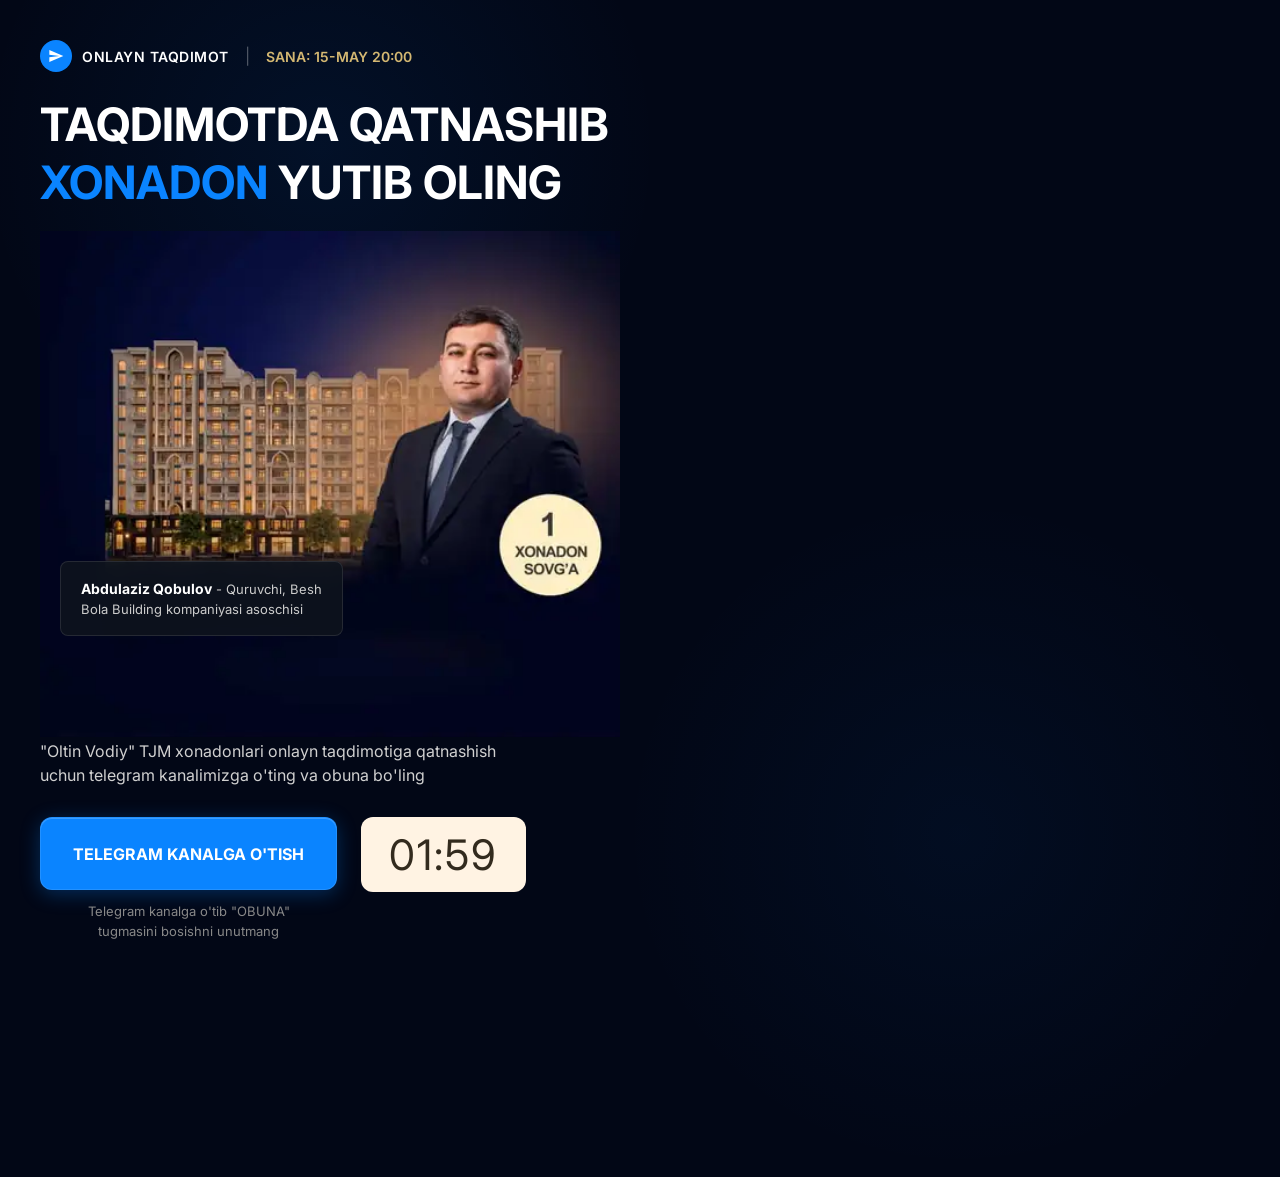
==== index.html @ 9fe4f2dc "Simplify DOM, defer JS execution, and remove base64 to fix CPU parsing delays" ====
<!DOCTYPE html>
<html lang="uz">
<head>
    <meta charset="UTF-8">
    <meta name="viewport" content="width=device-width, initial-scale=1.0">
    <title>Oltin Vodiy - Onlayn Taqdimot</title>
    <style>
:root {
  --primary-blue: #0A84FF;
  --bg-dark: #020716;
  --text-light: #FFFFFF;
  --text-muted: #A0A5B5;
  --timer-bg: #FDF3E3;
}

* {
  box-sizing: border-box;
  margin: 0;
  padding: 0;
  font-family: 'Inter', -apple-system, sans-serif;
}

body {
  background: var(--bg-dark);
  color: var(--text-light);
  min-height: 100vh;
  display: flex;
  align-items: center;
  justify-content: center;
  overflow-x: hidden;
  position: relative;
}

/* Background gradient glows */
body::before {
  content: '';
  position: absolute;
  top: -20%;
  left: -10%;
  width: 70%;
  height: 70%;
  background: radial-gradient(circle, rgba(10, 132, 255, 0.08) 0%, transparent 60%);
  z-index: -1;
}

body::after {
  content: '';
  position: absolute;
  bottom: -20%;
  right: -10%;
  width: 70%;
  height: 70%;
  background: radial-gradient(circle, rgba(10, 132, 255, 0.05) 0%, transparent 60%);
  z-index: -1;
}

.container {
  max-width: 1240px;
  width: 100%;
  margin: 0 auto;
  padding: 40px 20px;
  display: flex;
  justify-content: space-between;
  align-items: center;
  gap: 40px;
  position: relative;
  z-index: 1;
}

.content-left {
  flex: 1;
  max-width: 580px;
  display: flex;
  flex-direction: column;
}

.badge-row {
  display: flex;
  align-items: center;
  gap: 16px;
  margin-bottom: 24px;
}

.tg-badge {
  display: flex;
  align-items: center;
  gap: 10px;
  font-weight: 600;
  font-size: 14px;
  letter-spacing: 0.5px;
}

.tg-icon {
  width: 32px;
  height: 32px;
  background: var(--primary-blue);
  border-radius: 50%;
  display: flex;
  align-items: center;
  justify-content: center;
}

.divider {
  color: rgba(255, 255, 255, 0.3);
}

.date-text {
  color: #D4B872;
  font-weight: 600;
  font-size: 14px;
}

.main-title {
  font-size: 46px;
  line-height: 1.25;
  font-weight: 700;
  margin-bottom: 20px;
}

.main-title .blue {
  color: var(--primary-blue);
}

.subtitle {
  font-size: 16px;
  line-height: 1.5;
  color: #D0D0D0;
  margin-bottom: 30px;
  max-width: 500px;
}

.action-row {
  display: flex;
  align-items: flex-start;
  gap: 24px;
}

.btn-group {
  display: flex;
  flex-direction: column;
  gap: 12px;
}

.btn-primary {
  background: #0A84FF;
  color: white;
  text-decoration: none;
  padding: 25.5px 32px;
  border-radius: 12px;
  font-weight: 700;
  font-size: 16px;
  text-transform: uppercase;
  text-align: center;
  border: 1px solid rgba(255,255,255,0.1);
  box-shadow: 0 4px 20px rgba(10, 132, 255, 0.3), inset 0 1px 0 rgba(255,255,255,0.2);
  transition: all 0.3s ease;
  animation: pulse-button 2.2s infinite;
}

@keyframes pulse-button {
  0% { transform: scale(1); }
  13.63% { transform: scale(1.05); }
  27.27% { transform: scale(1); }
  40.91% { transform: scale(1.05); }
  54.55% { transform: scale(1); }
  100% { transform: scale(1); }
}

.btn-primary:hover {
  animation-play-state: paused;
  transform: translateY(-2px) scale(1.05);
  box-shadow: 0 8px 25px rgba(10, 132, 255, 0.4), inset 0 1px 0 rgba(255,255,255,0.2);
}

.bottom-hint {
  font-size: 13px;
  color: #888;
  text-align: center;
  line-height: 1.5;
}

.timer {
  background: #FFF3E3;
  color: #332B1E;
  font-size: 42px;
  font-weight: 400;
  padding: 12px 28px;
  border-radius: 12px;
  display: inline-flex;
  align-items: center;
  letter-spacing: 2px;
}

.content-right {
  flex: 1.1;
  display: flex;
  justify-content: flex-end;
  position: relative;
}

.image-container {
  position: relative;
  width: 100%;
  max-width: 650px;
}

.main-img {
  width: 100%;
  height: auto;
  display: block;
  clip-path: inset(0 0 2px 0);
}

.info-card {
  position: absolute;
  top: 65%;
  left: 20px;
  z-index: 10;
  background: rgba(15, 20, 30, 0.85);
  backdrop-filter: blur(10px);
  border: 1px solid rgba(255, 255, 255, 0.1);
  padding: 16px 20px;
  border-radius: 8px;
  font-size: 13px;
  line-height: 1.5;
  color: #CCC;
  max-width: 320px;
}

.info-card strong {
  color: white;
  font-size: 14px;
}

/* Visibility classes */
.mobile-timer { display: none; }

/* Floating leaves removed */

/* Mobile adjustments */
@media (max-width: 992px) {
  body {
    align-items: flex-start;
    padding-top: 20px;
  }
  .container {
    flex-direction: column;
    padding: 20px;
    gap: 0;
  }
  
  .date-label { display: none; }
  
  .content-left {
    text-align: center;
    max-width: 100%;
    align-items: center;
  }

  .badge-row {
    justify-content: center;
  }
  
  .main-title {
    font-size: 22px;
    margin-bottom: 5px;
  }
  
  .image-container {
    margin: 0 auto;
    width: 100%;
  }

  .subtitle {
    margin: 15px auto 25px auto; /* Tightened gap around subtitle */
    padding: 0 10px;
    font-size: 15px;
    line-height: 1.5;
  }

  .action-row {
    flex-direction: column;
    width: 100%;
    align-items: center;
    gap: 0;
  }

  .btn-group {
    width: 100%;
    max-width: 100%; /* Made button full width */
    margin-bottom: 30px;
    padding: 0 10px; /* Slight padding from screen edges */
  }

  .btn-primary {
    width: 100%;
  }

  .desktop-timer { display: none; }
  
  .mobile-timer {
    display: inline-flex;
    margin-top: 10px;
  }

  .info-card {
    top: 70%;
    left: 50%;
    transform: translateX(-50%);
    width: 90%;
    text-align: left;
    max-width: 320px;
  }
}

</style>
    <link rel="preconnect" href="https://fonts.googleapis.com">
    <link rel="preconnect" href="https://fonts.gstatic.com" crossorigin>
    <link rel="preload" href="https://fonts.googleapis.com/css2?family=Inter:wght@400;500;600;700;800&display=swap" as="style" onload="this.onload=null;this.rel='stylesheet'"><noscript><link rel="stylesheet" href="https://fonts.googleapis.com/css2?family=Inter:wght@400;500;600;700;800&display=swap"></noscript>
    <link rel="preload" as="image" href="assets/image1.webp">
</head>
<body>
    <!-- Floating Leaves Simulation Removed -->

    <div class="container">
        <div class="content-left">
            <div class="badge-row">
                <div class="tg-badge">
                    <div class="tg-icon">
                        <svg width="16" height="16" viewBox="0 0 24 24" fill="white">
                            <path d="M2.01 21L23 12 2.01 3 2 10l15 2-15 2z"/>
                        </svg>
                    </div>
                    <span>ONLAYN TAQDIMOT</span>
                </div>
                <span class="divider">|</span>
                <span class="date-text"><span class="date-label">SANA: </span>15-MAY 20:00</span>
            </div>
            
            <h1 class="main-title">
                TAQDIMOTDA QATNASHIB<br>
                <span class="blue">XONADON</span> YUTIB OLING
            </h1>
            
            <!-- Unified Image -->
            <div class="image-container">
                <img src="assets/image1.webp" width="500" height="438" fetchpriority="high" decoding="async" alt="Oltin Vodiy Building" class="main-img">
                <div class="info-card">
                    <strong>Abdulaziz Qobulov</strong> - Quruvchi, Besh<br>Bola Building kompaniyasi asoschisi
                </div>
            </div>
            
            <p class="subtitle">
                "Oltin Vodiy" TJM xonadonlari onlayn taqdimotiga qatnashish
                uchun telegram kanalimizga o'ting va obuna bo'ling
            </p>
            
            <div class="action-row">
                <div class="btn-group">
                    <a href="#" class="btn-primary">
                        TELEGRAM KANALGA O'TISH
                    </a>
                    <p class="bottom-hint">
                        Telegram kanalga o'tib "OBUNA"<br>
                        tugmasini bosishni unutmang
                    </p>
                </div>
                
                <div class="timer desktop-timer">
                    <span id="min-d">00</span>:<span id="sec-d">00</span>
                </div>
            </div>
            
            <div class="timer mobile-timer">
                <span id="min-m">00</span>:<span id="sec-m">00</span>
            </div>
        </div>
        

    </div>
    
    <script>
        let timeLeft = 120; // 2 minutes in seconds
        
        function updateTimers() {
            const m = Math.floor(timeLeft / 60).toString().padStart(2, '0');
            const s = (timeLeft % 60).toString().padStart(2, '0');
            
            const minD = document.getElementById('min-d');
            const secD = document.getElementById('sec-d');
            const minM = document.getElementById('min-m');
            const secM = document.getElementById('sec-m');
            
            if (minD) minD.textContent = m;
            if (secD) secD.textContent = s;
            if (minM) minM.textContent = m;
            if (secM) secM.textContent = s;
        }
        
        setTimeout(() => {
            updateTimers();
            setInterval(() => {
                if (timeLeft <= 0) return;
                timeLeft--;
                updateTimers();
            }, 1000);
        }, 100);
    </script>
</body>
</html>
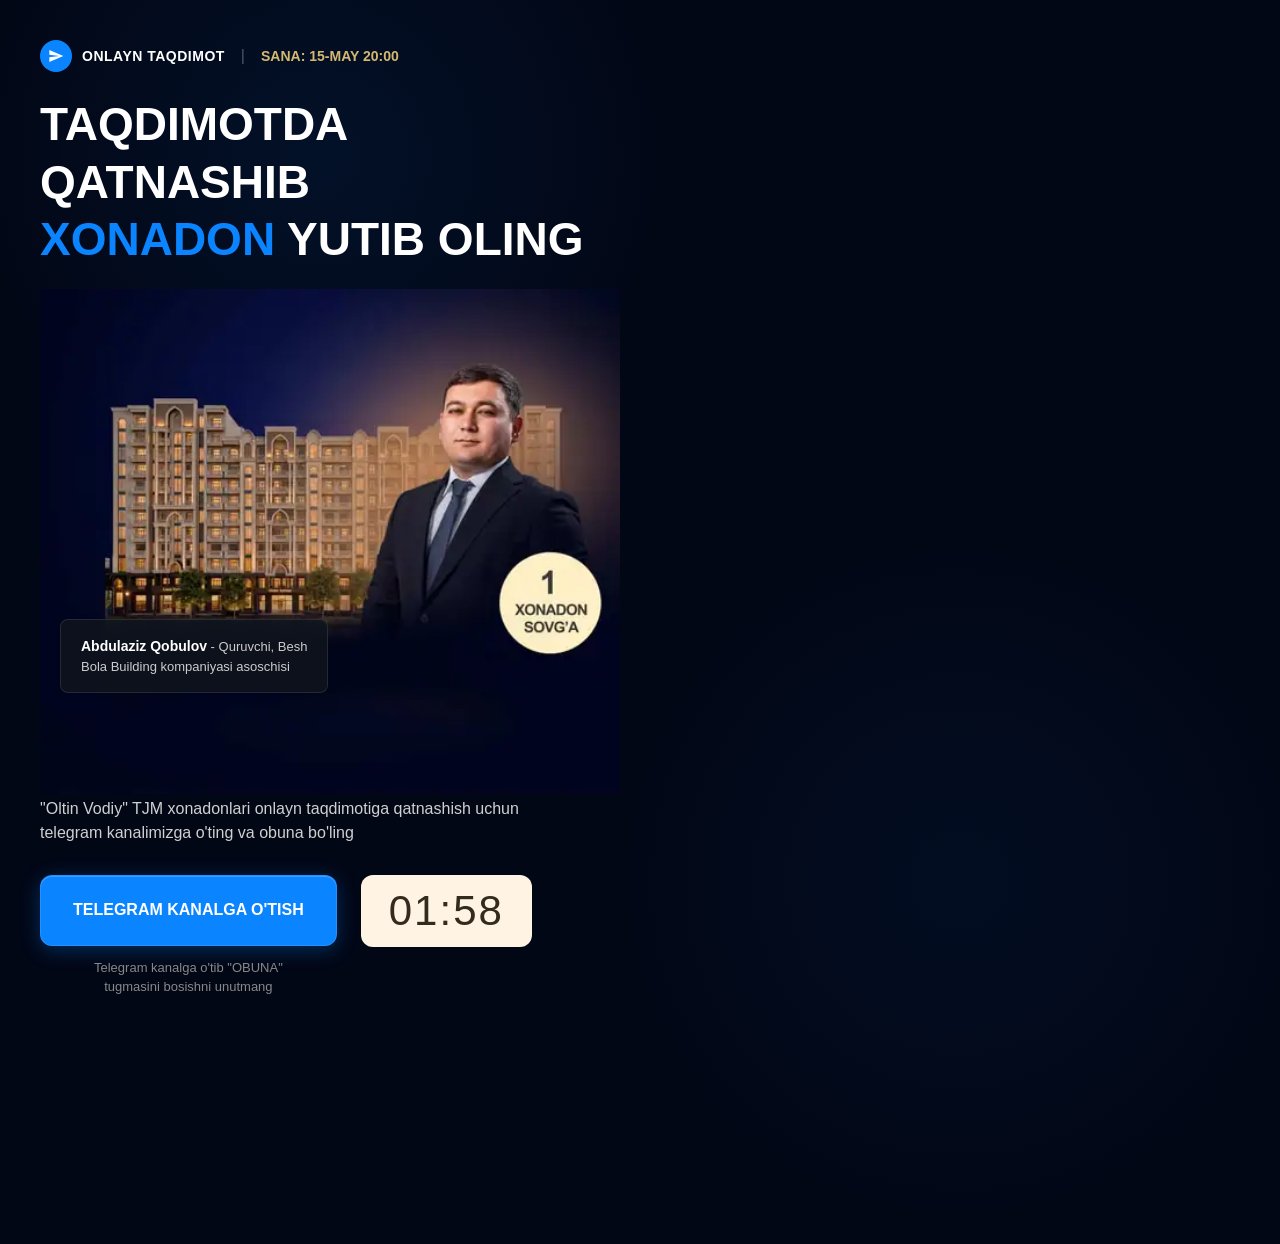
==== commit b98936c5: "Extreme minification and removal of external fonts to hit sub-second LCP" ====
--- a/index.html
+++ b/index.html
@@ -1,10 +1,4 @@
-<!DOCTYPE html>
-<html lang="uz">
-<head>
-    <meta charset="UTF-8">
-    <meta name="viewport" content="width=device-width, initial-scale=1.0">
-    <title>Oltin Vodiy - Onlayn Taqdimot</title>
-    <style>
+<!DOCTYPE html><html lang="uz"><head><meta charset="UTF-8"><meta name="viewport" content="width=device-width, initial-scale=1.0"><title>Oltin Vodiy - Onlayn Taqdimot</title><style>
 :root {
   --primary-blue: #0A84FF;
   --bg-dark: #020716;
@@ -313,73 +307,18 @@
   }
 }
 
-</style>
-    <link rel="preconnect" href="https://fonts.googleapis.com">
-    <link rel="preconnect" href="https://fonts.gstatic.com" crossorigin>
-    <link rel="preload" href="https://fonts.googleapis.com/css2?family=Inter:wght@400;500;600;700;800&display=swap" as="style" onload="this.onload=null;this.rel='stylesheet'"><noscript><link rel="stylesheet" href="https://fonts.googleapis.com/css2?family=Inter:wght@400;500;600;700;800&display=swap"></noscript>
-    <link rel="preload" as="image" href="assets/image1.webp">
-</head>
-<body>
-    <!-- Floating Leaves Simulation Removed -->
-
-    <div class="container">
-        <div class="content-left">
-            <div class="badge-row">
-                <div class="tg-badge">
-                    <div class="tg-icon">
-                        <svg width="16" height="16" viewBox="0 0 24 24" fill="white">
-                            <path d="M2.01 21L23 12 2.01 3 2 10l15 2-15 2z"/>
-                        </svg>
-                    </div>
-                    <span>ONLAYN TAQDIMOT</span>
-                </div>
-                <span class="divider">|</span>
-                <span class="date-text"><span class="date-label">SANA: </span>15-MAY 20:00</span>
-            </div>
-            
-            <h1 class="main-title">
-                TAQDIMOTDA QATNASHIB<br>
-                <span class="blue">XONADON</span> YUTIB OLING
-            </h1>
-            
-            <!-- Unified Image -->
-            <div class="image-container">
-                <img src="assets/image1.webp" width="500" height="438" fetchpriority="high" decoding="async" alt="Oltin Vodiy Building" class="main-img">
-                <div class="info-card">
-                    <strong>Abdulaziz Qobulov</strong> - Quruvchi, Besh<br>Bola Building kompaniyasi asoschisi
-                </div>
-            </div>
-            
-            <p class="subtitle">
+</style><link rel="preload" as="image" href="assets/image1.webp"></head><body><div class="container"><div class="content-left"><div class="badge-row"><div class="tg-badge"><div class="tg-icon"><svg width="16" height="16" viewBox="0 0 24 24" fill="white"><path d="M2.01 21L23 12 2.01 3 2 10l15 2-15 2z"/></svg></div><span>ONLAYN TAQDIMOT</span></div><span class="divider">|</span><span class="date-text"><span class="date-label">SANA: </span>15-MAY 20:00</span></div><h1 class="main-title">
+                TAQDIMOTDA QATNASHIB<br><span class="blue">XONADON</span> YUTIB OLING
+            </h1><div class="image-container"><img src="assets/image1.webp" width="500" height="438" fetchpriority="high" decoding="async" alt="Oltin Vodiy Building" class="main-img"><div class="info-card"><strong>Abdulaziz Qobulov</strong> - Quruvchi, Besh<br>Bola Building kompaniyasi asoschisi
+                </div></div><p class="subtitle">
                 "Oltin Vodiy" TJM xonadonlari onlayn taqdimotiga qatnashish
                 uchun telegram kanalimizga o'ting va obuna bo'ling
-            </p>
-            
-            <div class="action-row">
-                <div class="btn-group">
-                    <a href="#" class="btn-primary">
+            </p><div class="action-row"><div class="btn-group"><a href="#" class="btn-primary">
                         TELEGRAM KANALGA O'TISH
-                    </a>
-                    <p class="bottom-hint">
+                    </a><p class="bottom-hint">
                         Telegram kanalga o'tib "OBUNA"<br>
                         tugmasini bosishni unutmang
-                    </p>
-                </div>
-                
-                <div class="timer desktop-timer">
-                    <span id="min-d">00</span>:<span id="sec-d">00</span>
-                </div>
-            </div>
-            
-            <div class="timer mobile-timer">
-                <span id="min-m">00</span>:<span id="sec-m">00</span>
-            </div>
-        </div>
-        
-
-    </div>
-    
-    <script>
+                    </p></div><div class="timer desktop-timer"><span id="min-d">00</span>:<span id="sec-d">00</span></div></div><div class="timer mobile-timer"><span id="min-m">00</span>:<span id="sec-m">00</span></div></div></div><script>
         let timeLeft = 120; // 2 minutes in seconds
         
         function updateTimers() {
@@ -405,6 +344,4 @@
                 updateTimers();
             }, 1000);
         }, 100);
-    </script>
-</body>
-</html>
+    </script></body></html>
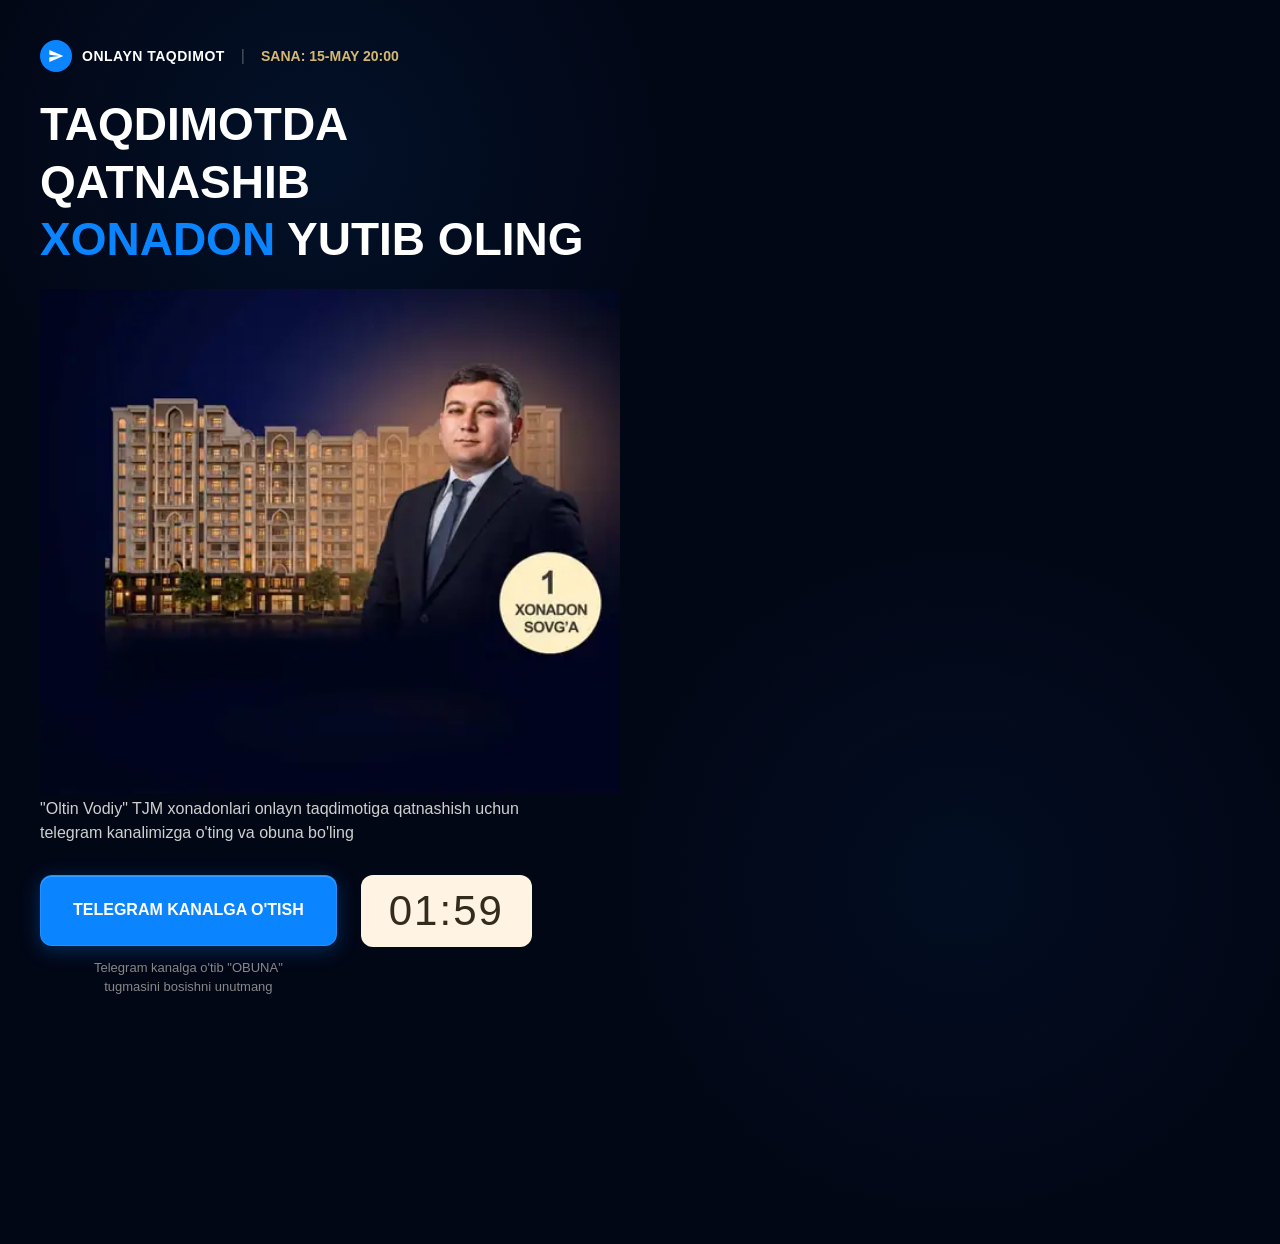
==== commit 96f4cf84: "Remove info-card from all pages" ====
--- a/index.html
+++ b/index.html
@@ -309,8 +309,7 @@
 
 </style><link rel="preload" as="image" href="assets/image1.webp"></head><body><div class="container"><div class="content-left"><div class="badge-row"><div class="tg-badge"><div class="tg-icon"><svg width="16" height="16" viewBox="0 0 24 24" fill="white"><path d="M2.01 21L23 12 2.01 3 2 10l15 2-15 2z"/></svg></div><span>ONLAYN TAQDIMOT</span></div><span class="divider">|</span><span class="date-text"><span class="date-label">SANA: </span>15-MAY 20:00</span></div><h1 class="main-title">
                 TAQDIMOTDA QATNASHIB<br><span class="blue">XONADON</span> YUTIB OLING
-            </h1><div class="image-container"><img src="assets/image1.webp" width="500" height="438" fetchpriority="high" decoding="async" alt="Oltin Vodiy Building" class="main-img"><div class="info-card"><strong>Abdulaziz Qobulov</strong> - Quruvchi, Besh<br>Bola Building kompaniyasi asoschisi
-                </div></div><p class="subtitle">
+            </h1><div class="image-container"><img src="assets/image1.webp" width="500" height="438" fetchpriority="high" decoding="async" alt="Oltin Vodiy Building" class="main-img"></div><p class="subtitle">
                 "Oltin Vodiy" TJM xonadonlari onlayn taqdimotiga qatnashish
                 uchun telegram kanalimizga o'ting va obuna bo'ling
             </p><div class="action-row"><div class="btn-group"><a href="#" class="btn-primary">
